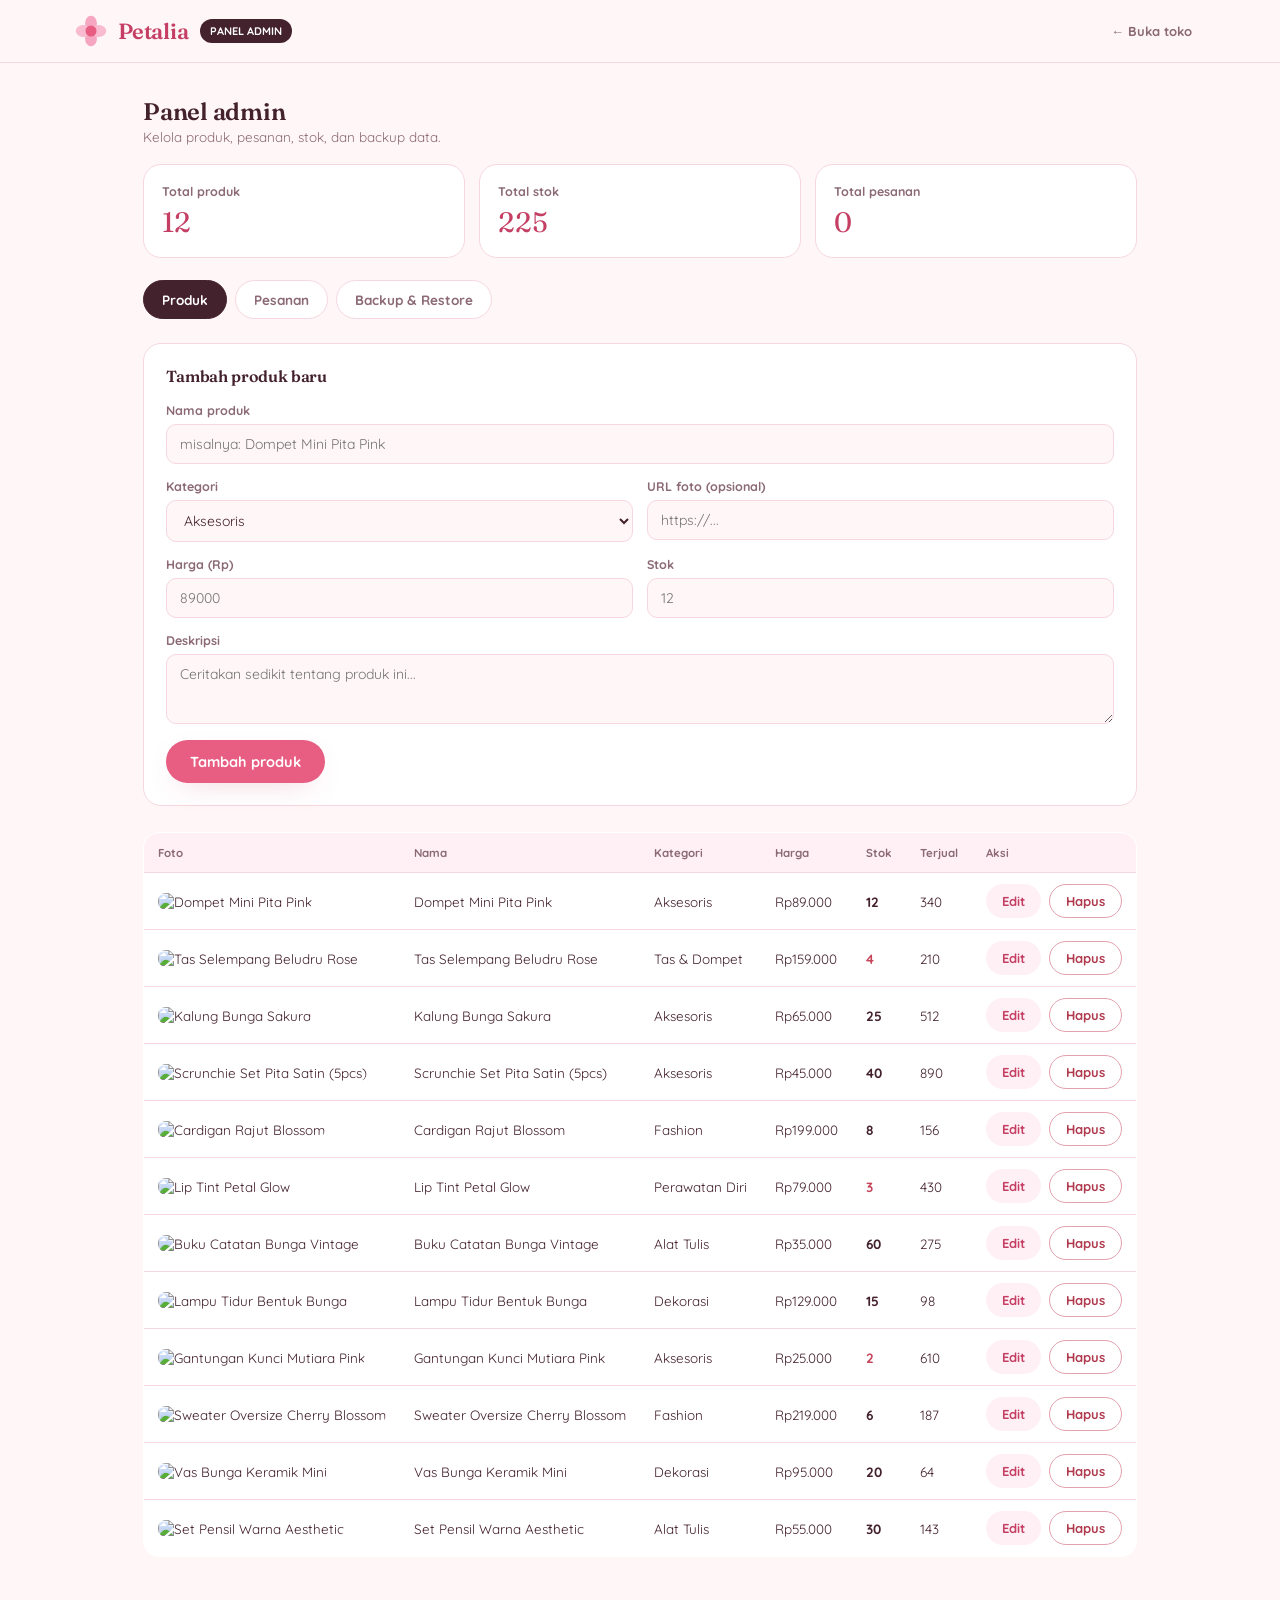
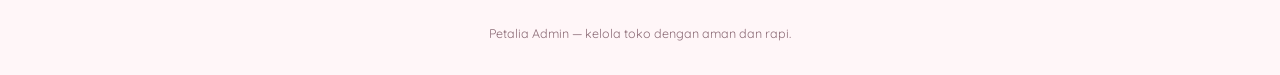
==== admin.html @ 09aed321 "Add files via upload" ====
<!DOCTYPE html>
<html lang="id">
<head>
<meta charset="UTF-8">
<meta name="viewport" content="width=device-width, initial-scale=1.0">
<title>Petalia — Panel Admin</title>
<link rel="preconnect" href="https://fonts.googleapis.com">
<link href="https://fonts.googleapis.com/css2?family=Fraunces:ital,opsz,wght@0,9..144,400;0,9..144,500;0,9..144,600;1,9..144,500&family=Quicksand:wght@400;500;600;700&display=swap" rel="stylesheet">
<link rel="stylesheet" href="style.css">
</head>
<body>
<div id="petal-field"></div>
<div id="toast"></div>

<div class="app admin-shell">
  <div class="topbar admin-topbar">
    <div class="topbar-inner">
      <div class="admin-brand-wrap">
        <div class="brand">
          <svg class="brand-mark" viewBox="0 0 40 40" fill="none" aria-hidden="true">
            <ellipse cx="20" cy="11" rx="7" ry="9" fill="#F6A6C1"/>
            <ellipse cx="20" cy="29" rx="7" ry="9" fill="#F6A6C1"/>
            <ellipse cx="11" cy="20" rx="9" ry="7" fill="#F8BBD0"/>
            <ellipse cx="29" cy="20" rx="9" ry="7" fill="#F8BBD0"/>
            <circle cx="20" cy="20" r="6.5" fill="#E85D82"/>
          </svg>
          <h1>Petalia</h1>
        </div>
        <span class="admin-badge">PANEL ADMIN</span>
      </div>
      <div class="admin-nav-actions">
        <a class="text-link" href="index.html">← Buka toko</a>
      </div>
    </div>
  </div>

  <main class="container">
    <section class="section">
      <div class="section-head">
        <div>
          <h3>Panel admin</h3>
          <span class="sub">Kelola produk, pesanan, stok, dan backup data.</span>
        </div>
      </div>

      <div class="stats-grid">
        <div class="stat-card"><div class="stat-label">Total produk</div><div class="stat-value" id="stat-products">0</div></div>
        <div class="stat-card"><div class="stat-label">Total stok</div><div class="stat-value" id="stat-stock">0</div></div>
        <div class="stat-card"><div class="stat-label">Total pesanan</div><div class="stat-value" id="stat-orders">0</div></div>
      </div>

      <div class="admin-tabs">
        <button class="admin-tab active" id="admintab-produk" onclick="showAdminTab('produk')">Produk</button>
        <button class="admin-tab" id="admintab-pesanan" onclick="showAdminTab('pesanan')">Pesanan</button>
        <button class="admin-tab" id="admintab-backup" onclick="showAdminTab('backup')">Backup &amp; Restore</button>
      </div>

      <div class="admin-panel active" id="adminpanel-produk">
        <div class="form-card">
          <h3 id="product-form-title">Tambah produk baru</h3>
          <div class="form-grid">
            <div class="form-field full"><label for="f-name">Nama produk</label><input id="f-name" type="text" placeholder="misalnya: Dompet Mini Pita Pink"></div>
            <div class="form-field">
              <label for="f-category">Kategori</label>
              <select id="f-category"></select>
            </div>
            <div class="form-field"><label for="f-image">URL foto (opsional)</label><input id="f-image" type="url" placeholder="https://..."></div>
            <div class="form-field"><label for="f-price">Harga (Rp)</label><input id="f-price" type="number" min="0" step="1" placeholder="89000"></div>
            <div class="form-field"><label for="f-stock">Stok</label><input id="f-stock" type="number" min="0" step="1" placeholder="12"></div>
            <div class="form-field full"><label for="f-desc">Deskripsi</label><textarea id="f-desc" placeholder="Ceritakan sedikit tentang produk ini..."></textarea></div>
          </div>
          <div class="form-actions">
            <button class="btn btn-primary" onclick="submitProductForm()" id="product-form-submit">Tambah produk</button>
            <button class="btn btn-ghost" onclick="resetProductForm()" id="product-form-cancel" style="display:none;">Batal edit</button>
          </div>
        </div>

        <div class="admin-table-wrap">
          <table class="admin-table">
            <thead><tr><th>Foto</th><th>Nama</th><th>Kategori</th><th>Harga</th><th>Stok</th><th>Terjual</th><th>Aksi</th></tr></thead>
            <tbody id="admin-product-rows"></tbody>
          </table>
        </div>
      </div>

      <div class="admin-panel" id="adminpanel-pesanan">
        <div id="admin-orders-content"></div>
      </div>

      <div class="admin-panel" id="adminpanel-backup">
        <div class="backup-grid">
          <div class="backup-card">
            <h3>Backup data</h3>
            <p>Simpan data produk dan pesanan ke file JSON untuk cadangan manual.</p>
            <button class="btn btn-primary" onclick="backupData()">Backup Data</button>
            <div class="backup-note">File backup bisa disimpan di laptop/flashdisk lalu dipakai untuk restore.</div>
          </div>
          <div class="backup-card">
            <h3>Restore data</h3>
            <p>Pulihkan data dari file backup JSON. Proses ini akan mengganti produk dan pesanan yang tersimpan.</p>
            <div class="file-input-wrap">
              <button class="btn btn-outline" type="button">Pilih file backup...</button>
              <input id="restore-file" type="file" accept="application/json,.json" onchange="restoreData(event)">
            </div>
          </div>
        </div>
      </div>
    </section>
  </main>

  <footer>Petalia Admin — kelola toko dengan aman dan rapi.</footer>
</div>

<script src="data.js"></script>
<script src="admin.js"></script>
</body>
</html>
---- style.css ----
:root{
    --bg: #FFF6F8;
    --surface: #FFFFFF;
    --blush: #FFE1EC;
    --blush-soft: #FFF0F5;
    --primary: #E85D82;
    --primary-dark: #C43F63;
    --text: #43212D;
    --text-soft: #8B6A75;
    --line: #F6D6E0;
    --gold: #C98A2E;
    --gold-bg: #FBEBD2;
    --radius-card: 20px;
    --radius-btn: 999px;
    --font-display: 'Fraunces', serif;
    --font-body: 'Quicksand', sans-serif;
    --shadow: 0 10px 30px -14px rgba(196, 63, 99, 0.35);
  }
  *{box-sizing:border-box;}
  html,body{margin:0;padding:0;}
  body{
    background: var(--bg);
    color: var(--text);
    font-family: var(--font-body);
    min-height:100vh;
    -webkit-font-smoothing:antialiased;
  }
  h1,h2,h3{ font-family: var(--font-display); font-weight:600; margin:0; letter-spacing:-0.01em;}
  p{ margin:0; }
  button{ font-family: var(--font-body); cursor:pointer; border:none; }
  input, select, textarea{ font-family: var(--font-body); }
  a{ color:inherit; text-decoration:none; }
  ::selection{ background: var(--blush); color: var(--primary-dark); }

  /* ---------- layout shells ---------- */
  .app{ position:relative; z-index:10; min-height:100vh; display:flex; flex-direction:column; }
  .page{ display:none; flex:1; }
  .page.active{ display:block; }
  .container{ max-width:1180px; margin:0 auto; padding:0 24px; }

  /* ---------- falling petals ---------- */
  #petal-field{ position:fixed; inset:0; overflow:hidden; pointer-events:none; z-index:5; }
  .petal{ position:absolute; top:-8vh; opacity:0; animation-name: petal-fall; animation-timing-function: linear; animation-iteration-count: infinite; }
  .petal svg{ display:block; width:100%; height:100%; }
  @keyframes petal-fall{
    0%   { transform: translateY(0) translateX(0) rotate(0deg); opacity:0; }
    6%   { opacity: .85; }
    92%  { opacity: .7; }
    100% { transform: translateY(118vh) translateX(var(--drift,26px)) rotate(340deg); opacity:0; }
  }
  @media (prefers-reduced-motion: reduce){
    .petal{ animation: none !important; display:none; }
  }

  /* ---------- top nav ---------- */
  .topbar{ position:sticky; top:0; z-index:100; background: rgba(255,246,248,0.92); backdrop-filter: blur(10px); border-bottom:1px solid var(--line); }
  .topbar-inner{ max-width:1180px; margin:0 auto; padding:14px 24px; display:flex; align-items:center; gap:20px; flex-wrap:wrap; }
  .brand{ display:flex; align-items:center; gap:10px; flex-shrink:0; }
  .brand h1{ font-size:22px; color:var(--primary-dark); }
  .brand-mark{ width:34px; height:34px; flex-shrink:0; }
  .search-wrap{ flex:1; min-width:200px; position:relative; }
  .search-wrap input{ width:100%; padding:11px 18px 11px 42px; border-radius: var(--radius-btn); border:1.5px solid var(--line); background: var(--surface); font-size:14.5px; color:var(--text); }
  .search-wrap input:focus{ outline:none; border-color: var(--primary); }
  .search-wrap svg{ position:absolute; left:15px; top:50%; transform:translateY(-50%); width:16px; height:16px; color: var(--text-soft); }
  .nav-links{ display:flex; align-items:center; gap:6px; flex-shrink:0; }
  .nav-btn{ background:transparent; padding:9px 15px; border-radius: var(--radius-btn); font-size:14.5px; font-weight:600; color: var(--text-soft); display:flex; align-items:center; gap:7px; transition: background .15s, color .15s; }
  .nav-btn svg{ width:17px; height:17px; }
  .nav-btn:hover{ background: var(--blush-soft); color: var(--primary-dark); }
  .nav-btn.active{ background: var(--blush); color: var(--primary-dark); }
  .cart-btn{ position:relative; }
  .cart-count{ position:absolute; top:2px; right:6px; background: var(--primary); color:#fff; font-size:10.5px; font-weight:700; min-width:16px; height:16px; border-radius:50%; display:flex; align-items:center; justify-content:center; padding:0 3px; }

  /* ---------- buttons ---------- */
  .btn{ display:inline-flex; align-items:center; justify-content:center; gap:8px; padding:12px 24px; border-radius: var(--radius-btn); font-weight:700; font-size:14.5px; transition: transform .12s, box-shadow .12s, background .12s; }
  .btn-primary{ background: var(--primary); color:#fff; box-shadow: var(--shadow); }
  .btn-primary:hover{ background: var(--primary-dark); transform: translateY(-1px); }
  .btn-primary:disabled{ background:#E9C3CD; color:#fff; cursor:not-allowed; box-shadow:none; transform:none; }
  .btn-outline{ background:transparent; border:1.5px solid var(--primary); color: var(--primary-dark); }
  .btn-outline:hover{ background: var(--blush-soft); }
  .btn-ghost{ background: var(--blush-soft); color: var(--primary-dark); }
  .btn-ghost:hover{ background: var(--blush); }
  .btn-sm{ padding:8px 16px; font-size:13px; }
  .btn-danger{ background:#fff; border:1.5px solid #E3A0AE; color:#B03A4E; }
  .btn-danger:hover{ background:#FFF0F2; }

  /* ---------- hero ---------- */
  .hero{ position:relative; padding:64px 0 56px; overflow:hidden; }
  .hero-bg{ position:absolute; inset:0; background: radial-gradient(120% 100% at 85% 0%, #FFE3ED 0%, #FFF6F8 55%); z-index:-1; }
  .hero-grid{ display:grid; grid-template-columns: 1.1fr 0.9fr; gap:40px; align-items:center; }
  .hero h2{ font-size:44px; line-height:1.12; color: var(--text); max-width:520px; }
  .hero .accent{ color: var(--primary); font-style:italic; }
  .hero p.lead{ margin-top:16px; font-size:16px; color: var(--text-soft); max-width:440px; line-height:1.6; }
  .hero-actions{ margin-top:28px; display:flex; gap:12px; }
  .hero-art{ position:relative; height:320px; }
  .hero-blob{ position:absolute; inset:8%; background: linear-gradient(155deg, #FFD3E4, #FFEEF4); border-radius: 42% 58% 63% 37% / 45% 40% 60% 55%; }
  .hero-emoji{ position:absolute; inset:0; display:flex; align-items:center; justify-content:center; font-size:96px; }

  /* ---------- section headers ---------- */
  .section{ padding: 34px 0; }
  .section-head{ display:flex; align-items:baseline; justify-content:space-between; margin-bottom:18px; gap:12px; flex-wrap:wrap; }
  .section-head h3{ font-size:24px; color: var(--text); }
  .section-head .sub{ color: var(--text-soft); font-size:13.5px; }

  /* ---------- categories ---------- */
  .chip-row{ display:flex; gap:10px; flex-wrap:wrap; margin-bottom: 6px; }
  .chip{ padding:9px 18px; border-radius: var(--radius-btn); background: var(--surface); border:1.5px solid var(--line); font-size:13.5px; font-weight:600; color: var(--text-soft); }
  .chip:hover{ border-color: var(--primary); color: var(--primary-dark); }
  .chip.active{ background: var(--primary); border-color: var(--primary); color:#fff; }

  /* ---------- product grid ---------- */
  .grid{ display:grid; grid-template-columns: repeat(auto-fill, minmax(190px, 1fr)); gap:18px; }
  .card{ background: var(--surface); border-radius: var(--radius-card); overflow:hidden; border:1px solid var(--line); transition: transform .15s, box-shadow .15s; display:flex; flex-direction:column; }
  .card:hover{ transform: translateY(-4px); box-shadow: var(--shadow); }
  .card-media{ position:relative; aspect-ratio: 1/1; background: var(--blush-soft); cursor:pointer; overflow:hidden; }
  .card-media img{ width:100%; height:100%; object-fit:cover; display:block; }
  .badge{ position:absolute; top:10px; left:10px; padding:4px 10px; border-radius: var(--radius-btn); font-size:11px; font-weight:700; }
  .badge-gold{ background: var(--gold-bg); color: var(--gold); }
  .badge-low{ background:#FFE3E3; color:#C6455B; }
  .card-body{ padding:13px 14px 15px; display:flex; flex-direction:column; gap:6px; flex:1; }
  .card-name{ font-size:14px; font-weight:600; color: var(--text); cursor:pointer; line-height:1.35; min-height:38px; display:-webkit-box; -webkit-line-clamp:2; -webkit-box-orient:vertical; overflow:hidden; }
  .card-price{ font-family: var(--font-display); font-size:18px; font-weight:600; color: var(--primary-dark); }
  .card-stock{ font-size:12px; color: var(--text-soft); }
  .card-stock.low{ color:#C6455B; font-weight:700; }
  .card-add{ margin-top:auto; width:100%; padding:9px; border-radius: var(--radius-btn); background: var(--blush); color: var(--primary-dark); font-weight:700; font-size:13px; display:flex; align-items:center; justify-content:center; gap:6px; }
  .card-add:hover{ background: var(--primary); color:#fff; }
  .card-add:disabled{ background:#F2ECEE; color:#B9A6AC; cursor:not-allowed; }

  .empty-state{ text-align:center; padding:60px 20px; color: var(--text-soft); }
  .empty-state svg{ width:52px; height:52px; margin-bottom:14px; color: var(--line); }
  .empty-state p.title{ font-family:var(--font-display); font-size:19px; color:var(--text); margin-bottom:6px; }

  /* ---------- toast ---------- */
  #toast{ position:fixed; bottom:26px; left:50%; transform: translateX(-50%) translateY(20px); background: var(--text); color:#fff; padding:14px 24px; border-radius: var(--radius-btn); font-weight:600; font-size:14px; display:flex; align-items:center; gap:10px; box-shadow: 0 14px 30px -10px rgba(0,0,0,0.35); z-index:300; opacity:0; pointer-events:none; transition: opacity .25s, transform .25s; }
  #toast.show{ opacity:1; transform: translateX(-50%) translateY(0); }
  #toast svg{ width:18px; height:18px; color:#FFB6C9; flex-shrink:0; }

  /* ---------- detail page ---------- */
  .detail-grid{ display:grid; grid-template-columns: 1fr 1fr; gap:44px; padding: 36px 0 60px; align-items:start; }
  .detail-media{ border-radius: var(--radius-card); overflow:hidden; background: var(--blush-soft); aspect-ratio:1/1; }
  .detail-media img{ width:100%; height:100%; object-fit:cover; }
  .detail-cat{ font-size:12.5px; font-weight:700; color: var(--primary); text-transform:none; }
  .detail-info h2{ font-size:28px; margin-top:8px; line-height:1.25; }
  .detail-price{ font-family: var(--font-display); font-size:32px; color: var(--primary-dark); margin-top:14px; }
  .detail-stock{ margin-top:6px; font-size:13.5px; color: var(--text-soft); }
  .detail-desc{ margin-top:20px; font-size:14.5px; line-height:1.75; color: var(--text); }
  .qty-row{ margin-top:26px; display:flex; align-items:center; gap:16px; }
  .qty-box{ display:flex; align-items:center; border:1.5px solid var(--line); border-radius: var(--radius-btn); overflow:hidden; }
  .qty-box button{ background: var(--blush-soft); width:38px; height:38px; font-size:18px; font-weight:700; color: var(--primary-dark); }
  .qty-box button:disabled{ color:#D9C1C8; cursor:not-allowed; }
  .qty-box span{ width:44px; text-align:center; font-weight:700; }
  .detail-actions{ margin-top:26px; display:flex; gap:12px; }
  .back-link{ display:inline-flex; align-items:center; gap:6px; font-size:13.5px; font-weight:700; color: var(--text-soft); margin-top:24px; }
  .back-link:hover{ color: var(--primary-dark); }
  .back-link svg{ width:15px; height:15px; }

  /* ---------- cart page ---------- */
  .cart-layout{ display:grid; grid-template-columns: 1fr 340px; gap:32px; padding: 36px 0 60px; align-items:start; }
  .cart-item{ display:grid; grid-template-columns: 76px 1fr auto; gap:16px; align-items:center; padding:16px; background: var(--surface); border:1px solid var(--line); border-radius:16px; margin-bottom:12px; }
  .cart-item img{ width:76px; height:76px; border-radius:12px; object-fit:cover; background:var(--blush-soft); }
  .cart-item-name{ font-weight:600; font-size:14.5px; }
  .cart-item-price{ color: var(--text-soft); font-size:13px; margin-top:3px; }
  .cart-item-right{ text-align:right; display:flex; flex-direction:column; align-items:flex-end; gap:8px; }
  .cart-item-subtotal{ font-weight:700; color: var(--primary-dark); font-family: var(--font-display); font-size:16px; }
  .qty-box.small button{ width:30px; height:30px; font-size:15px; }
  .qty-box.small span{ width:34px; font-size:13px; }
  .remove-link{ font-size:12px; color:#B9A6AC; font-weight:700; }
  .remove-link:hover{ color:#C6455B; }
  .summary-card{ background: var(--surface); border:1px solid var(--line); border-radius:18px; padding:22px; position:sticky; top:90px; }
  .summary-card h3{ font-size:17px; margin-bottom:16px; }
  .summary-row{ display:flex; justify-content:space-between; font-size:14px; color: var(--text-soft); padding:6px 0; }
  .summary-row.total{ border-top:1px solid var(--line); margin-top:10px; padding-top:14px; font-weight:700; color: var(--text); font-size:16px; }
  .summary-row.total .amt{ font-family: var(--font-display); color: var(--primary-dark); font-size:20px; }

  /* ---------- orders page ---------- */
  .order-card{ background: var(--surface); border:1px solid var(--line); border-radius:16px; padding:18px 20px; margin-bottom:14px; }
  .order-head{ display:flex; justify-content:space-between; align-items:center; flex-wrap:wrap; gap:8px; padding-bottom:12px; margin-bottom:12px; border-bottom:1px dashed var(--line); }
  .order-id{ font-weight:700; font-size:13.5px; }
  .order-time{ font-size:12.5px; color: var(--text-soft); }
  .order-status{ font-size:11.5px; font-weight:700; padding:4px 12px; border-radius: var(--radius-btn); background: var(--gold-bg); color: var(--gold); }
  .order-line{ display:flex; justify-content:space-between; font-size:13.5px; padding:4px 0; color: var(--text); }
  .order-line .muted{ color: var(--text-soft); }
  .order-total{ text-align:right; margin-top:10px; padding-top:10px; border-top:1px solid var(--line); font-weight:700; }
  .order-total .amt{ font-family: var(--font-display); color: var(--primary-dark); font-size:17px; margin-left:8px; }

  /* ---------- admin page ---------- */
  .admin-tabs{ display:flex; gap:8px; margin-bottom:24px; flex-wrap:wrap; }
  .admin-tab{ padding:10px 18px; border-radius: var(--radius-btn); background: var(--surface); border:1.5px solid var(--line); font-weight:700; font-size:13.5px; color: var(--text-soft); }
  .admin-tab.active{ background: var(--text); color:#fff; border-color: var(--text); }
  .admin-panel{ display:none; }
  .admin-panel.active{ display:block; }
  .form-card{ background: var(--surface); border:1px solid var(--line); border-radius:18px; padding:22px; margin-bottom:26px; }
  .form-card h3{ font-size:16px; margin-bottom:16px; }
  .form-grid{ display:grid; grid-template-columns: repeat(2, 1fr); gap:14px; }
  .form-field{ display:flex; flex-direction:column; gap:6px; }
  .form-field.full{ grid-column: 1 / -1; }
  .form-field label{ font-size:12.5px; font-weight:700; color: var(--text-soft); }
  .form-field input, .form-field select, .form-field textarea{ padding:10px 13px; border-radius:10px; border:1.5px solid var(--line); font-size:14px; background: var(--bg); color: var(--text); }
  .form-field input:focus, .form-field select:focus, .form-field textarea:focus{ outline:none; border-color: var(--primary); }
  .form-field textarea{ resize:vertical; min-height:70px; }
  .form-actions{ margin-top:16px; display:flex; gap:10px; }
  .admin-table{ width:100%; border-collapse: collapse; background: var(--surface); border-radius:16px; overflow:hidden; border:1px solid var(--line); }
  .admin-table th{ text-align:left; font-size:11.5px; font-weight:700; color: var(--text-soft); padding:12px 14px; background: var(--blush-soft); }
  .admin-table td{ padding:11px 14px; font-size:13.5px; border-top:1px solid var(--line); vertical-align:middle; }
  .admin-table img{ width:40px; height:40px; border-radius:8px; object-fit:cover; }
  .row-actions{ display:flex; gap:8px; }
  .stock-badge{ font-weight:700; }
  .stock-badge.low{ color:#C6455B; }
  .backup-grid{ display:grid; grid-template-columns: 1fr 1fr; gap:20px; }
  .backup-card{ background: var(--surface); border:1px solid var(--line); border-radius:18px; padding:24px; }
  .backup-card h3{ font-size:16px; margin-bottom:8px; }
  .backup-card p{ font-size:13.5px; color: var(--text-soft); line-height:1.6; margin-bottom:16px; }
  .file-input-wrap{ position:relative; overflow:hidden; display:inline-flex; }
  .file-input-wrap input[type=file]{ position:absolute; inset:0; opacity:0; cursor:pointer; }

  footer{ text-align:center; padding:34px 20px; color: var(--text-soft); font-size:12.5px; }

  /* ---------- responsive ---------- */
  @media (max-width: 860px){
    .hero-grid{ grid-template-columns:1fr; }
    .hero-art{ height:220px; order:-1; }
    .hero h2{ font-size:32px; }
    .detail-grid{ grid-template-columns:1fr; gap:26px; }
    .cart-layout{ grid-template-columns:1fr; }
    .summary-card{ position:static; }
    .form-grid{ grid-template-columns:1fr; }
    .backup-grid{ grid-template-columns:1fr; }
    .topbar-inner{ gap:10px; }
    .nav-btn span.label{ display:none; }
    .admin-table{ font-size:12px; }
  }


/* ---------- separated admin page ---------- */
.admin-shell{
  min-height:100vh;
}
.admin-topbar .topbar-inner{
  justify-content:space-between;
}
.admin-brand-wrap{
  display:flex;
  align-items:center;
  gap:12px;
}
.admin-badge{
  display:inline-flex;
  align-items:center;
  padding:5px 10px;
  border-radius:999px;
  background:var(--text);
  color:#fff;
  font-size:11px;
  font-weight:700;
}
.admin-nav-actions{
  display:flex;
  gap:8px;
  align-items:center;
}
.text-link{
  display:inline-flex;
  align-items:center;
  gap:7px;
  padding:9px 14px;
  border-radius:999px;
  color:var(--text-soft);
  font-weight:700;
  font-size:13px;
}
.text-link:hover{
  background:var(--blush-soft);
  color:var(--primary-dark);
}
.stats-grid{
  display:grid;
  grid-template-columns:repeat(3,1fr);
  gap:14px;
  margin-bottom:22px;
}
.stat-card{
  background:var(--surface);
  border:1px solid var(--line);
  border-radius:18px;
  padding:18px;
}
.stat-label{
  color:var(--text-soft);
  font-size:12.5px;
  font-weight:700;
}
.stat-value{
  margin-top:6px;
  font-family:var(--font-display);
  color:var(--primary-dark);
  font-size:28px;
}
.admin-table-wrap{
  overflow-x:auto;
  border-radius:16px;
}
.admin-table{
  min-width:760px;
}
.backup-note{
  margin-top:12px;
  color:var(--text-soft);
  font-size:12px;
  line-height:1.6;
}
@media (max-width: 860px){
  .stats-grid{ grid-template-columns:1fr; }
  .admin-topbar .topbar-inner{
    flex-wrap:wrap;
  }
}
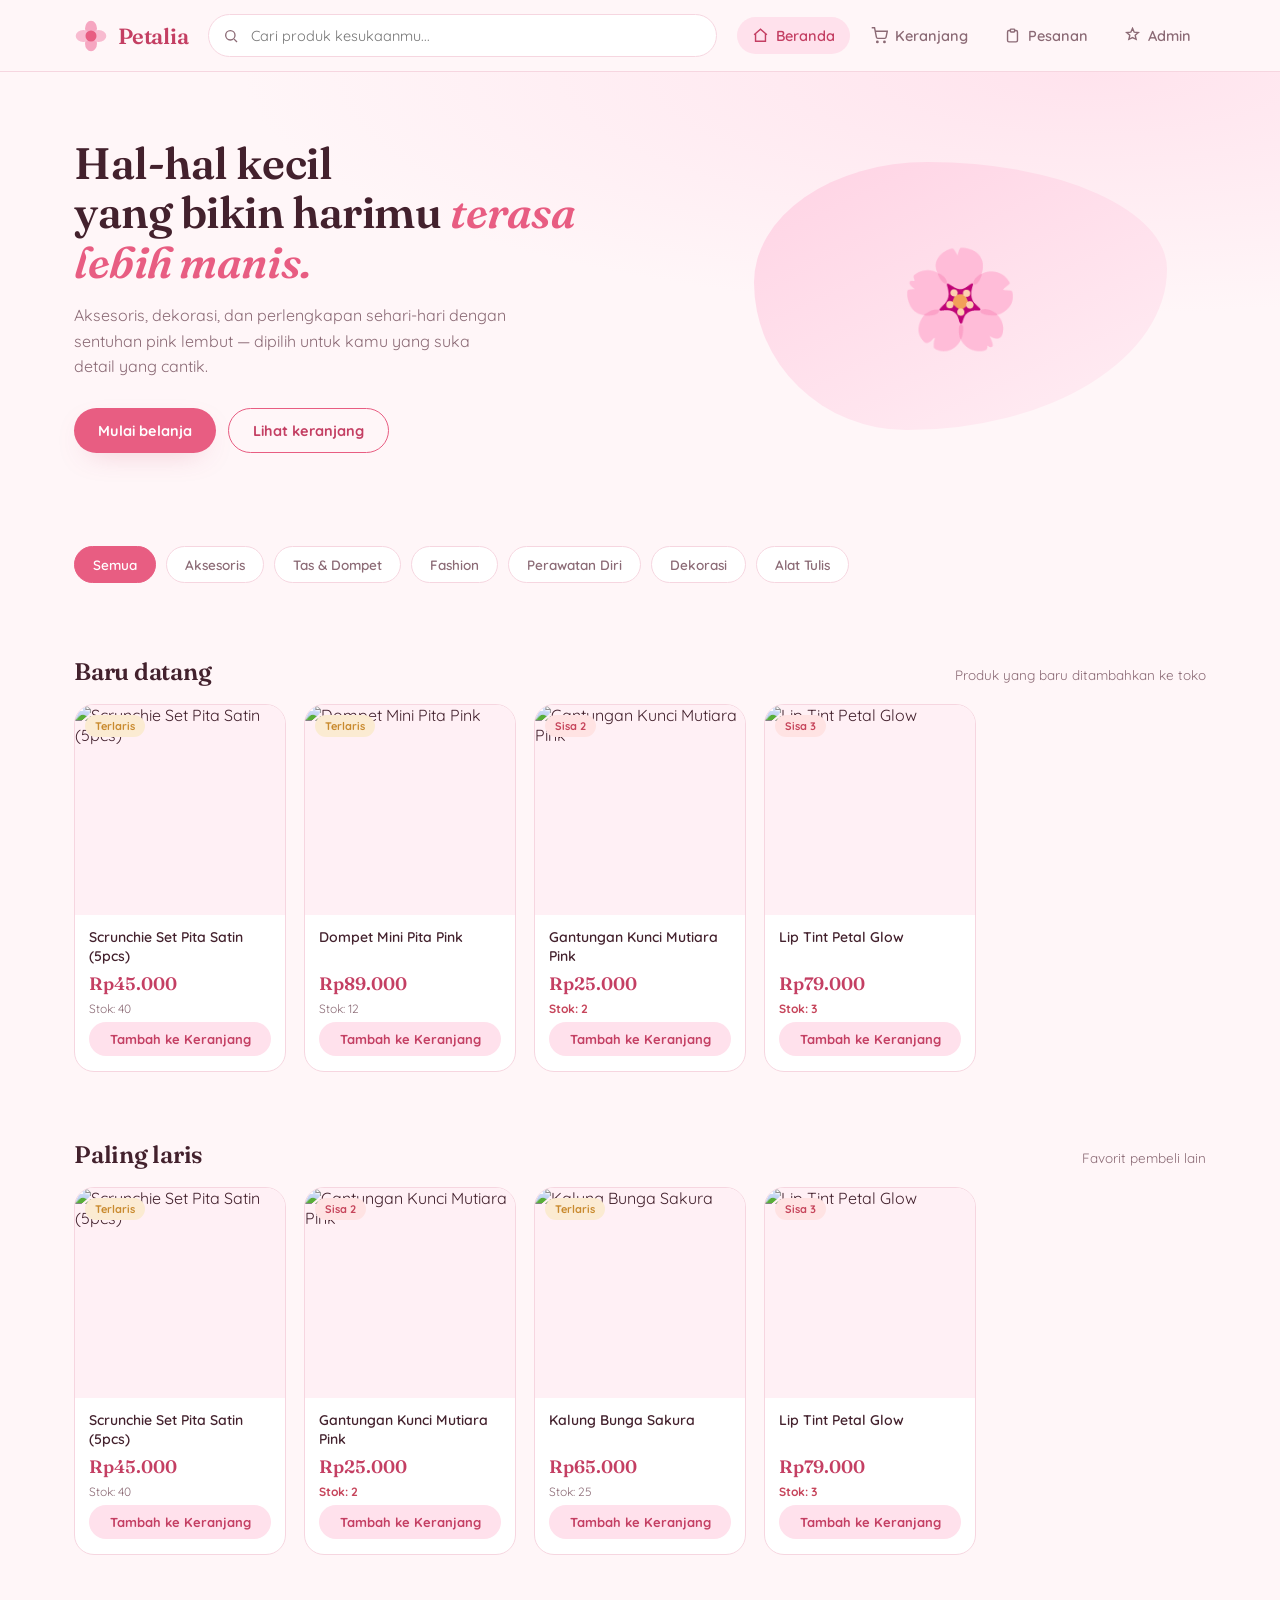
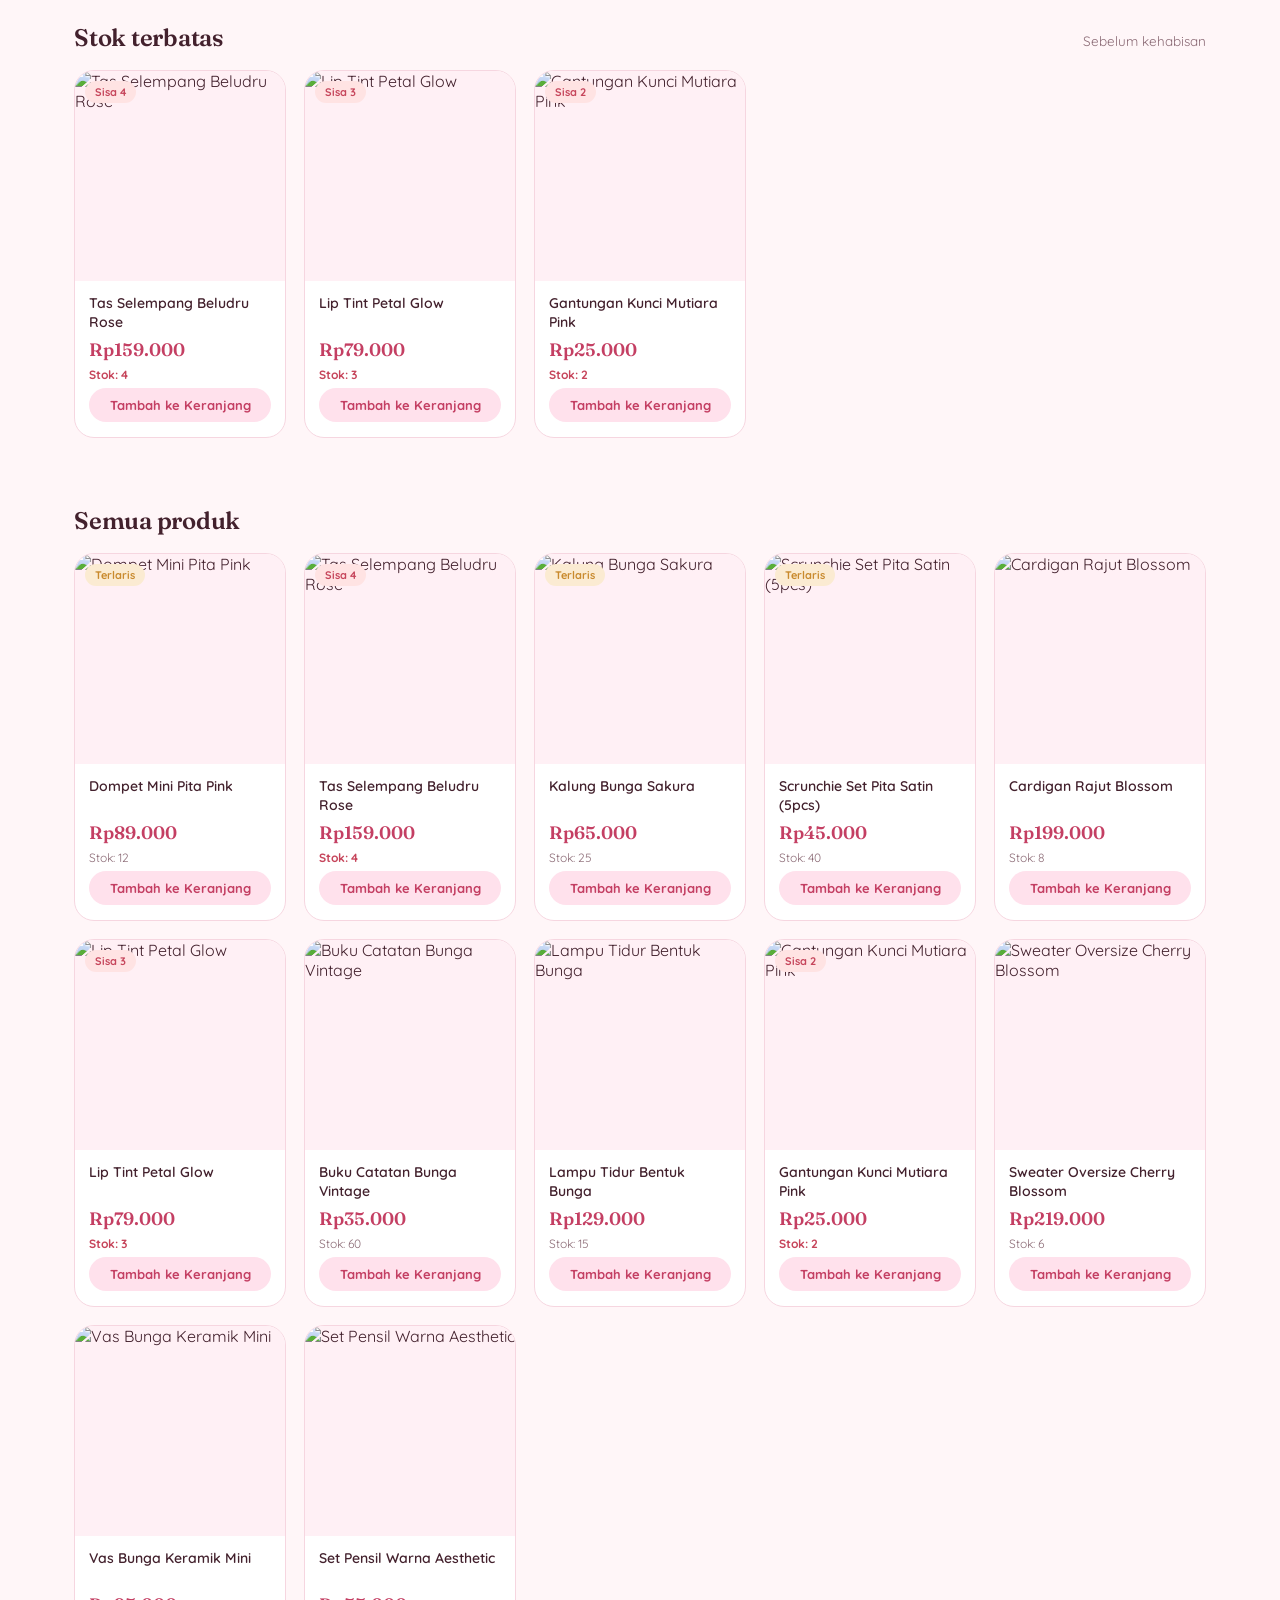
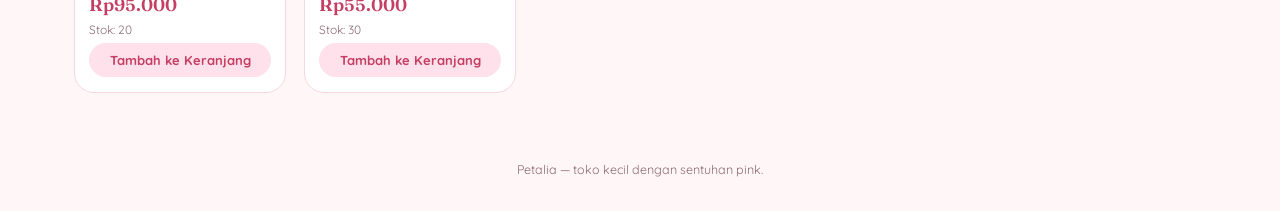
==== commit 186aa3e8: "Add files via upload" ====
--- a/admin.html
+++ b/admin.html
@@ -3,115 +3,10 @@
 <head>
 <meta charset="UTF-8">
 <meta name="viewport" content="width=device-width, initial-scale=1.0">
-<title>Petalia — Panel Admin</title>
-<link rel="preconnect" href="https://fonts.googleapis.com">
-<link href="https://fonts.googleapis.com/css2?family=Fraunces:ital,opsz,wght@0,9..144,400;0,9..144,500;0,9..144,600;1,9..144,500&family=Quicksand:wght@400;500;600;700&display=swap" rel="stylesheet">
-<link rel="stylesheet" href="style.css">
+<title>Petalia — Admin</title>
 </head>
 <body>
-<div id="petal-field"></div>
-<div id="toast"></div>
-
-<div class="app admin-shell">
-  <div class="topbar admin-topbar">
-    <div class="topbar-inner">
-      <div class="admin-brand-wrap">
-        <div class="brand">
-          <svg class="brand-mark" viewBox="0 0 40 40" fill="none" aria-hidden="true">
-            <ellipse cx="20" cy="11" rx="7" ry="9" fill="#F6A6C1"/>
-            <ellipse cx="20" cy="29" rx="7" ry="9" fill="#F6A6C1"/>
-            <ellipse cx="11" cy="20" rx="9" ry="7" fill="#F8BBD0"/>
-            <ellipse cx="29" cy="20" rx="9" ry="7" fill="#F8BBD0"/>
-            <circle cx="20" cy="20" r="6.5" fill="#E85D82"/>
-          </svg>
-          <h1>Petalia</h1>
-        </div>
-        <span class="admin-badge">PANEL ADMIN</span>
-      </div>
-      <div class="admin-nav-actions">
-        <a class="text-link" href="index.html">← Buka toko</a>
-      </div>
-    </div>
-  </div>
-
-  <main class="container">
-    <section class="section">
-      <div class="section-head">
-        <div>
-          <h3>Panel admin</h3>
-          <span class="sub">Kelola produk, pesanan, stok, dan backup data.</span>
-        </div>
-      </div>
-
-      <div class="stats-grid">
-        <div class="stat-card"><div class="stat-label">Total produk</div><div class="stat-value" id="stat-products">0</div></div>
-        <div class="stat-card"><div class="stat-label">Total stok</div><div class="stat-value" id="stat-stock">0</div></div>
-        <div class="stat-card"><div class="stat-label">Total pesanan</div><div class="stat-value" id="stat-orders">0</div></div>
-      </div>
-
-      <div class="admin-tabs">
-        <button class="admin-tab active" id="admintab-produk" onclick="showAdminTab('produk')">Produk</button>
-        <button class="admin-tab" id="admintab-pesanan" onclick="showAdminTab('pesanan')">Pesanan</button>
-        <button class="admin-tab" id="admintab-backup" onclick="showAdminTab('backup')">Backup &amp; Restore</button>
-      </div>
-
-      <div class="admin-panel active" id="adminpanel-produk">
-        <div class="form-card">
-          <h3 id="product-form-title">Tambah produk baru</h3>
-          <div class="form-grid">
-            <div class="form-field full"><label for="f-name">Nama produk</label><input id="f-name" type="text" placeholder="misalnya: Dompet Mini Pita Pink"></div>
-            <div class="form-field">
-              <label for="f-category">Kategori</label>
-              <select id="f-category"></select>
-            </div>
-            <div class="form-field"><label for="f-image">URL foto (opsional)</label><input id="f-image" type="url" placeholder="https://..."></div>
-            <div class="form-field"><label for="f-price">Harga (Rp)</label><input id="f-price" type="number" min="0" step="1" placeholder="89000"></div>
-            <div class="form-field"><label for="f-stock">Stok</label><input id="f-stock" type="number" min="0" step="1" placeholder="12"></div>
-            <div class="form-field full"><label for="f-desc">Deskripsi</label><textarea id="f-desc" placeholder="Ceritakan sedikit tentang produk ini..."></textarea></div>
-          </div>
-          <div class="form-actions">
-            <button class="btn btn-primary" onclick="submitProductForm()" id="product-form-submit">Tambah produk</button>
-            <button class="btn btn-ghost" onclick="resetProductForm()" id="product-form-cancel" style="display:none;">Batal edit</button>
-          </div>
-        </div>
-
-        <div class="admin-table-wrap">
-          <table class="admin-table">
-            <thead><tr><th>Foto</th><th>Nama</th><th>Kategori</th><th>Harga</th><th>Stok</th><th>Terjual</th><th>Aksi</th></tr></thead>
-            <tbody id="admin-product-rows"></tbody>
-          </table>
-        </div>
-      </div>
-
-      <div class="admin-panel" id="adminpanel-pesanan">
-        <div id="admin-orders-content"></div>
-      </div>
-
-      <div class="admin-panel" id="adminpanel-backup">
-        <div class="backup-grid">
-          <div class="backup-card">
-            <h3>Backup data</h3>
-            <p>Simpan data produk dan pesanan ke file JSON untuk cadangan manual.</p>
-            <button class="btn btn-primary" onclick="backupData()">Backup Data</button>
-            <div class="backup-note">File backup bisa disimpan di laptop/flashdisk lalu dipakai untuk restore.</div>
-          </div>
-          <div class="backup-card">
-            <h3>Restore data</h3>
-            <p>Pulihkan data dari file backup JSON. Proses ini akan mengganti produk dan pesanan yang tersimpan.</p>
-            <div class="file-input-wrap">
-              <button class="btn btn-outline" type="button">Pilih file backup...</button>
-              <input id="restore-file" type="file" accept="application/json,.json" onchange="restoreData(event)">
-            </div>
-          </div>
-        </div>
-      </div>
-    </section>
-  </main>
-
-  <footer>Petalia Admin — kelola toko dengan aman dan rapi.</footer>
-</div>
-
-<script src="data.js"></script>
-<script src="admin.js"></script>
+<p>Memuat panel admin...</p>
+<script>window.location.replace('index.html#admin');</script>
 </body>
 </html>
